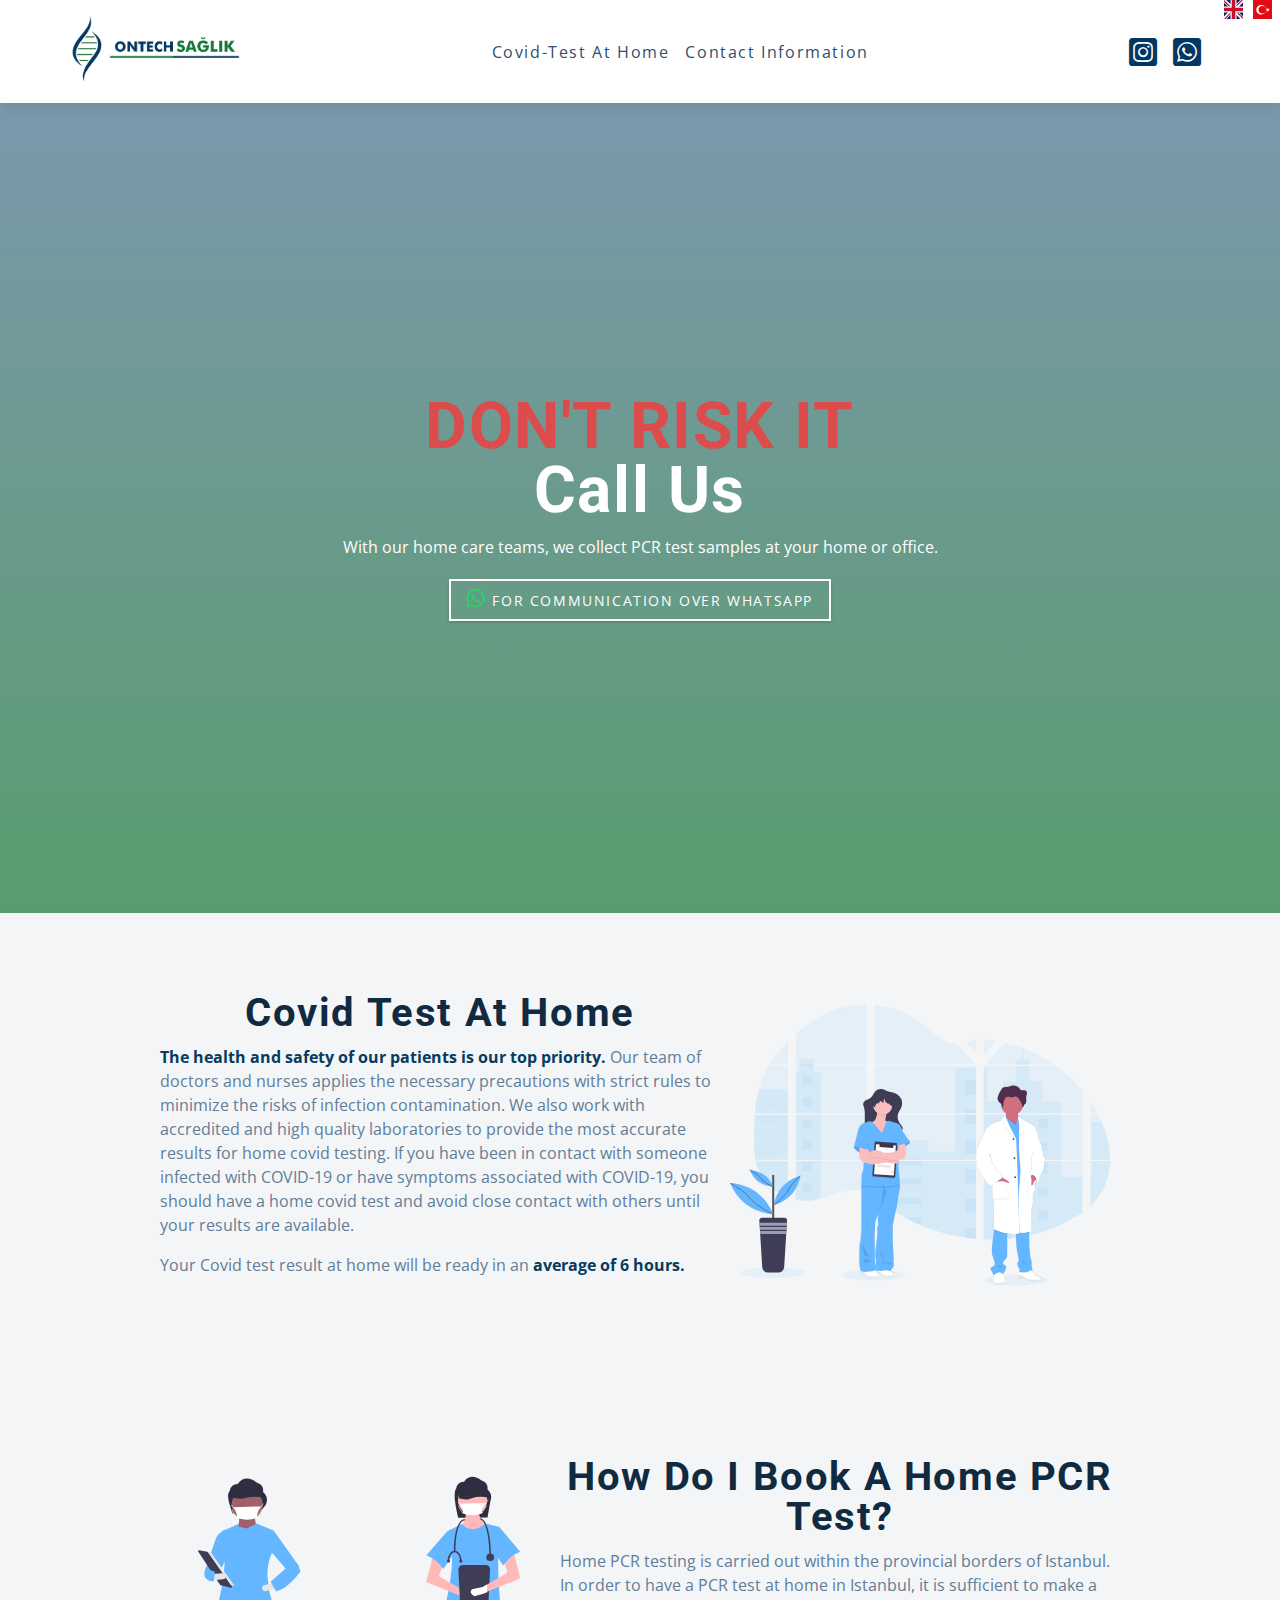
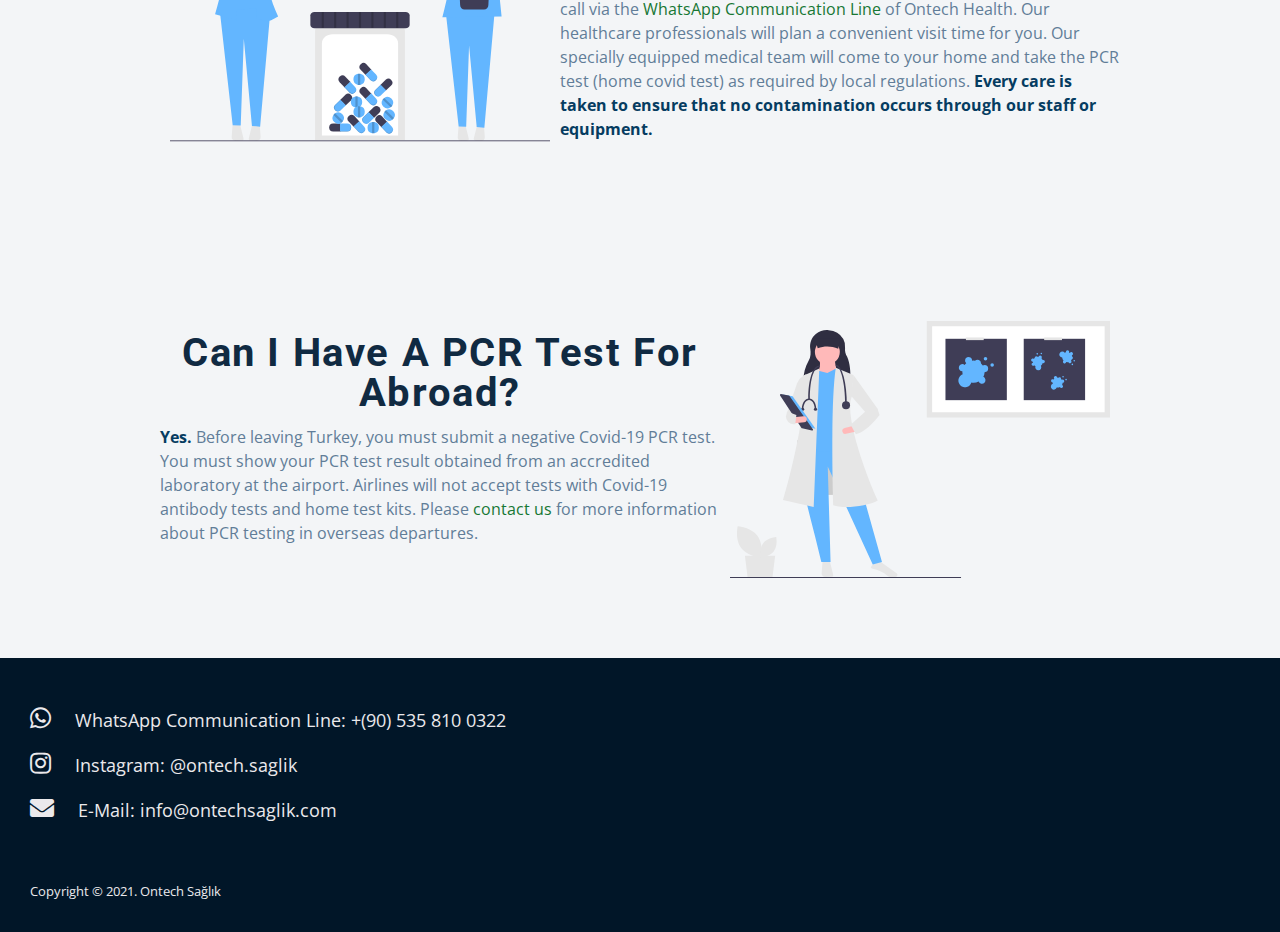
==== indexeng.html @ e048a977 "Add files via upload" ====
<!DOCTYPE html>
<html lang="en">
  <head>
    <meta charset="UTF-8" />
    <meta http-equiv="X-UA-Compatible" content="IE=edge" />
    <meta name="viewport" content="width=device-width, initial-scale=1.0" />
    <link rel="icon" type="image/png" sizes="32x32" href="./ontech-icon.png" />
    <title>Ontech Sağlık</title>
    <!-- font-awesome -->
    <link
      rel="stylesheet"
      href="https://cdnjs.cloudflare.com/ajax/libs/font-awesome/5.14.0/css/all.min.css"
    />
    <!-- fonts -->
    <link
      rel="stylesheet"
      href="https://fonts.googleapis.com/css?family=Open+Sans|Roboto:400,700&display=swap&subset=latin,latin-ext"
    />
    <!-- css -->
    <link rel="stylesheet" href="styles.css" />
  </head>

  <body>
    <!-- header section/navbar -->
    <nav>
      <div class="nav-center">
        <!-- nav header -->
        <div class="nav-header">
          <a href="./index.html"
            ><img src="./ontech-logo-png.png" class="logo" alt="logo"
          /></a>
          <button class="nav-toggle">
            <i class="fas fa-bars"></i>
          </button>
        </div>
        <!-- links -->
        <ul class="links">
          <li>
            <a href="#about">Covid-Test at Home </a>
          </li>
          <li>
            <a href="#connect">Contact Information</a>
          </li>
        </ul>
        <!-- social media -->
        <ul class="social-icons">
          <li>
            <a href="https://www.instagram.com" target="_blank">
              <i class="fab fa-instagram-square"></i>
            </a>
          </li>
          <li>
            <a href="https://wa.me/905358100322" target="_blank">
              <i class="fab fa-whatsapp-square"></i>
            </a>
          </li>
        </ul>
        <!-- language options -->
        <div class="language">
          <a href="indexeng.html"><img src="./gb.svg" alt="eng" /></a>
          <a href="index.html"><img src="./tr.svg" alt="tr" /></a>
        </div>
      </div>
    </nav>

    <!-- banner section -->
    <div class="banner">
      <div class="container">
        <h1>DON'T RISK IT <span class="bannerh1">Call Us</span></h1>
        <p>
          With our home care teams, we collect PCR test samples at your home or
          office.
        </p>
        <a
          href="https://wa.me/905358100322"
          target="_blank"
          class="scroll-link btn btn-white"
          ><i class="fab fa-whatsapp"></i> FOR COMMUNICATION OVER WHATSAPP</a
        >
      </div>
    </div>

    <!-- about section -->
    <section id="about" class="about-section">
      <article class="about-article">
        <div class="articlep">
          <h2>Covid Test at Home</h2>
          <p>
            <span class="article1span1"
              >The health and safety of our patients is our top priority.</span
            >
            Our team of doctors and nurses applies the necessary precautions
            with strict rules to minimize the risks of infection contamination.
            We also work with accredited and high quality laboratories to
            provide the most accurate results for home covid testing. If you
            have been in contact with someone infected with COVID-19 or have
            symptoms associated with COVID-19, you should have a home covid test
            and avoid close contact with others until your results are
            available.
            <span class="article1span2"
              >Your Covid test result at home will be ready in an
              <span class="article1span1">average of 6 hours.</span>
            </span>
          </p>
        </div>
        <img class="about-img boş" src="./undraw_doctors_hwty.svg" alt="img" />
      </article>
    </section>

    <!-- services section -->
    <section id="services" class="services-section">
      <article class="services-article">
        <img
          class="services-img boş"
          src="./undraw_medical_care_movn.svg"
          alt=""
        />
        <div class="articlep">
          <h2>How Do I Book a Home PCR Test?</h2>
          <p>
            Home PCR testing is carried out within the provincial borders of
            Istanbul. In order to have a PCR test at home in Istanbul, it is
            sufficient to make a call via the
            <a class="plink" href="https://wa.me/905358100322" target="_blank"
              >WhatsApp Communication Line</a
            >
            of Ontech Health. Our healthcare professionals will plan a
            convenient visit time for you. Our specially equipped medical team
            will come to your home and take the PCR test (home covid test) as
            required by local regulations.
            <span class="article2span2"
              >Every care is taken to ensure that no contamination occurs
              through our staff or equipment.</span
            >
          </p>
        </div>
      </article>
    </section>

    <!-- about section -->
    <section id="about" class="about-section">
      <article class="about-article">
        <div class="articlep">
          <h2>Can I Have a PCR Test for Abroad?</h2>
          <p>
            <span class="article1span1">Yes.</span>
            Before leaving Turkey, you must submit a negative Covid-19 PCR test.
            You must show your PCR test result obtained from an accredited
            laboratory at the airport. Airlines will not accept tests with
            Covid-19 antibody tests and home test kits. Please
            <a class="plink" href="https://wa.me/905358100322" target="_blank"
              >contact us</a
            >
            for more information about PCR testing in overseas departures.
          </p>
        </div>
        <img
          class="about-img boş"
          src="./undraw_medical_research_qg4d.svg"
          alt="img"
        />
      </article>
    </section>
    <script src="script.js"></script>
  </body>
  <!-- footer section -->
  <footer>
    <ul id="connect">
      <li>
        <i class="fab fa-whatsapp"></i>WhatsApp Communication Line: +(90) 535
        810 0322
      </li>
      <li><i class="fab fa-instagram"></i>Instagram: @ontech.saglik</li>
      <li><i class="fas fa-envelope"></i>E-Mail: info@ontechsaglik.com</li>
    </ul>
    <small>Copyright &copy; 2021. Ontech Sağlık</small>
  </footer>
</html>
---- styles.css ----
*,
::after,
::before {
  margin: 0;
  padding: 0;
  box-sizing: border-box;
}
:root {
  /* main colors */
  --ontech-blue-0: #033864;
  --ontech-blue-1: #053c61;
  --ontech-blue-2: #06405e;
  --ontech-blue-3: #084858;
  --ontech-bluegreen-0: #0b5052;
  --ontech-bluegreen-1: #0d584c;
  --ontech-green-0: #126840;
  --ontech-green-1: #15703a;
  --ontech-green-2: #167437;
  --ontech-green-3: #177734;
  /* other colors */
  /* dark shades of primary color*/
  --clr-primary-1: hsl(205, 86%, 17%);
  --clr-primary-2: hsl(205, 77%, 27%);
  --clr-primary-3: hsl(205, 72%, 37%);
  --clr-primary-4: hsl(205, 63%, 48%);
  /* primary/main color */
  --clr-primary-5: hsl(205, 78%, 60%);
  /* lighter shades of primary color */
  --clr-primary-6: hsl(205, 89%, 70%);
  --clr-primary-7: hsl(205, 90%, 76%);
  --clr-primary-8: hsl(205, 86%, 81%);
  --clr-primary-9: hsl(205, 90%, 88%);
  --clr-primary-10: hsl(205, 100%, 96%);
  /* darkest grey - used for headings */
  --clr-grey-1: hsl(209, 61%, 16%);
  --clr-grey-2: hsl(211, 39%, 23%);
  --clr-grey-3: hsl(209, 34%, 30%);
  --clr-grey-4: hsl(209, 28%, 39%);
  /* grey used for paragraphs */
  --clr-grey-5: hsl(210, 22%, 49%);
  --clr-grey-6: hsl(209, 23%, 60%);
  --clr-grey-7: hsl(211, 27%, 70%);
  --clr-grey-8: hsl(210, 31%, 80%);
  --clr-grey-9: hsl(212, 33%, 89%);
  --clr-grey-10: hsl(210, 20%, 96%);
  --clr-white: #fff;
  --clr-red-dark: hsl(360, 67%, 44%);
  --clr-red-light: hsl(360, 71%, 66%);
  --clr-green-dark: hsl(125, 67%, 44%);
  --clr-green-light: hsl(125, 71%, 66%);
  --clr-black: #222;
  --ff-primary: "Roboto", sans-serif;
  --ff-secondary: "Open Sans", sans-serif;
  --transition: all 0.3s linear;
  --spacing: 0.1rem;
  --radius: 0.25rem;
  --light-shadow: 0 5px 15px rgba(0, 0, 0, 0.1);
  --dark-shadow: 0 5px 15px rgba(0, 0, 0, 0.2);
  --max-width: 1170px;
  --fixed-width: 620px;
}

/*
=============== 
Global Styles
===============
*/
html {
  scroll-behavior: smooth;
  overflow-y: scroll !important;
  -webkit-overflow-scrolling: touch;
}
body {
  font-family: var(--ff-secondary);
  background: var(--clr-grey-10);
  color: var(--clr-grey-1);
  line-height: 1.5;
  font-size: 0.875rem;
}
ul {
  list-style-type: none;
}
a {
  text-decoration: none;
}
h1,
h2,
h3,
h4 {
  letter-spacing: var(--spacing);
  text-transform: capitalize;
  line-height: 1.25;
  margin-bottom: 0.75rem;
  font-family: var(--ff-primary);
}
h1 {
  font-size: 3rem;
}
h2 {
  font-size: 2rem;
}
h3 {
  font-size: 1.25rem;
}
h4 {
  font-size: 0.875rem;
}
p {
  margin-bottom: 1.25rem;
  color: var(--clr-grey-5);
}
@media screen and (min-width: 800px) {
  h1 {
    font-size: 4rem;
  }
  h2 {
    font-size: 2.5rem;
  }
  h3 {
    font-size: 1.75rem;
  }
  h4 {
    font-size: 1rem;
  }
  body {
    font-size: 1rem;
  }
  h1,
  h2,
  h3,
  h4 {
    line-height: 1;
  }
}
.btn {
  background: transparent;
  color: var(--clr-black);
  padding: 0.375rem 0.75rem;
  letter-spacing: var(--spacing);
  display: inline-block;
  transition: var(--transition);
  font-size: 0.875rem;
  border: 2px solid var(--clr-black);
  cursor: pointer;
  box-shadow: 0 1px 3px rgba(0, 0, 0, 0.2);
  border-radius: var(--radius);
}
.btn i {
  font-size: 1.3rem;
  color: #25d366;
}
.btn:hover {
  color: var(--clr-white);
  background: var(--clr-black);
}
.btn-white {
  color: var(--clr-white);
  border-color: var(--clr-white);
  border-radius: 0;
  padding: 0.5rem 1rem;
}
.btn:hover {
  background: var(--clr-white);
  color: var(--clr-secondary);
}
/*
==============
NAVBAR/HEADER
==============
*/

nav {
  background: var(--clr-white);
  box-shadow: var(--light-shadow);
}
.nav-header {
  display: flex;
  align-items: center;
  justify-content: space-between;
  padding: 1rem;
}
.nav-toggle {
  font-size: 1.5rem;
  color: var(--clr-primary-5);
  background: transparent;
  border-color: transparent;
  transition: var(--transition);
  cursor: pointer;
}
.nav-toggle:hover {
  color: var(--clr-primary-1);
  transform: rotate(90deg);
}
.logo {
  height: 65px;
}
.links a {
  color: var(--clr-grey-3);
  font-size: 1rem;
  text-transform: capitalize;
  letter-spacing: var(--spacing);
  display: block;
  padding: 0.5rem 1rem;
  transition: var(--transition);
}
.links a:hover {
  background: var(--clr-primary-8);
  color: var(--clr-primary-5);
  padding-left: 1.5rem;
}
.social-icons {
  display: none;
}
.links {
  height: 0;
  overflow: hidden;
  transition: var(--transition);
}
.show-links {
  height: 9rem;
}
@media screen and (min-width: 800px) {
  .nav-center {
    max-width: 1170px;
    margin: 0 auto;
    display: flex;
    align-items: center;
    justify-content: space-between;
    padding: 1rem;
  }
  .nav-header {
    padding: 0;
  }
  .nav-toggle {
    display: none;
  }
  .links {
    height: auto;
    display: flex;
  }
  .links a {
    padding: 0;
    margin: 0 0.5rem;
  }
  .links a:hover {
    padding: 0;
    background: transparent;
  }
  .social-icons {
    display: flex;
  }
  .social-icons a {
    margin: 0 0.5rem;
    color: var(--ontech-blue-0);
    transition: var(--transition);
    font-size: 2rem;
  }
  .social-icons a:hover {
    color: var(--ontech-green-3);
  }
}
.language {
  position: absolute;
  right: 0;
  top: 0;
  width: 3rem;
  margin-right: 0.5em;
  display: flex;
  justify-content: space-between;
  align-items: center;
}
.language img {
  width: 1.2rem;
}
.language img:hover {
  border: 1px solid white;
}

/* 
=======
BANNER
=======
*/
.banner {
  background: linear-gradient(rgba(5, 60, 97, 0.5), rgba(23, 119, 52, 0.7)),
    url(./pexels-artem-podrez-5726794.jpg) center/cover no-repeat;
}
.banner {
  min-height: 90vh;
  display: grid;
  place-items: center;
  text-align: center;
}
.container h1 {
  color: hsl(360, 67%, 58%);
}
.container p {
  color: var(--clr-white);
  max-width: 25rem;
  margin: 0 auto;
  margin-bottom: 1.25rem;
}
.bannerh1 {
  display: block;
  color: #fff;
}
@media screen and (min-width: 768px) {
  .container p {
    max-width: 40rem;
  }
}

/* 
=========
SECTIONS
=========
*/
section {
  padding: 0 5em;
  margin: 5em;
}
.about-article {
  display: flex;
  justify-content: center;
  margin-top: 5em;
}
.services-article {
  display: flex;
  justify-content: center;
  margin: 10em 0;
}
.articlep {
  display: flex;
  flex-direction: column;
  justify-content: center;
  align-items: center;
  max-width: 45rem;
  min-width: 35rem;
}
.articlep h2 {
  text-align: center;
}
.article1span1 {
  color: var(--ontech-blue-1);
  font-weight: bold;
}
.article1span2 {
  display: block;
  margin-top: 1em;
}
.article1span2 a {
  color: var(--ontech-green-3);
}
.article1span2 a:hover {
  text-decoration: underline;
}
.plink {
  color: var(--ontech-green-3);
}
.plink:hover {
  text-decoration: underline;
}
.article2span2 {
  color: var(--ontech-blue-1);
  font-weight: bold;
}
.boş {
  max-width: 450px;
  margin: 0 10px;
}
@media screen and (max-width: 1000px) {
  section {
    margin: 5em 0;
  }
  article {
    display: flex;
    flex-direction: column-reverse;
    align-items: center;
    justify-content: center;
  }
  .services-article {
    display: flex;
    flex-direction: column;
  }
  .articlep {
    margin-top: 1em;
    min-width: 0;
  }
}
/* media for image */
@media screen and (max-width: 1350px) {
  .boş {
    max-width: 380px;
    margin: 0 10px;
  }
}
@media screen and (max-width: 1100px) {
  .boş {
    max-width: 360px;
    margin: 0 10px;
  }
}
@media screen and (max-width: 896px) {
  .boş {
    max-width: 350px;
    margin: 0 10px;
  }
}
@media screen and (max-width: 768px) {
  .boş {
    max-width: 330px;
    margin: 0 10px;
  }
}
@media screen and (max-width: 550px) {
  .boş {
    max-width: 320px;
    margin: 0 10px;
  }
}
@media screen and (max-width: 400px) {
  .boş {
    max-width: 300px;
    margin: 0 10px;
  }
}
/* 
========
FOOTER
========
*/
footer {
  background-color: #011628;
  color: #ebe9ec;
  font-size: 1.1rem;
  padding: 30px;
}
footer > ul > li > i {
  margin-right: 1em;
  font-size: 1.5rem;
}
footer ul li {
  margin: 1em 0;
}
footer ul {
  margin-bottom: 3em;
}
small {
  font-size: 0.8rem;
}
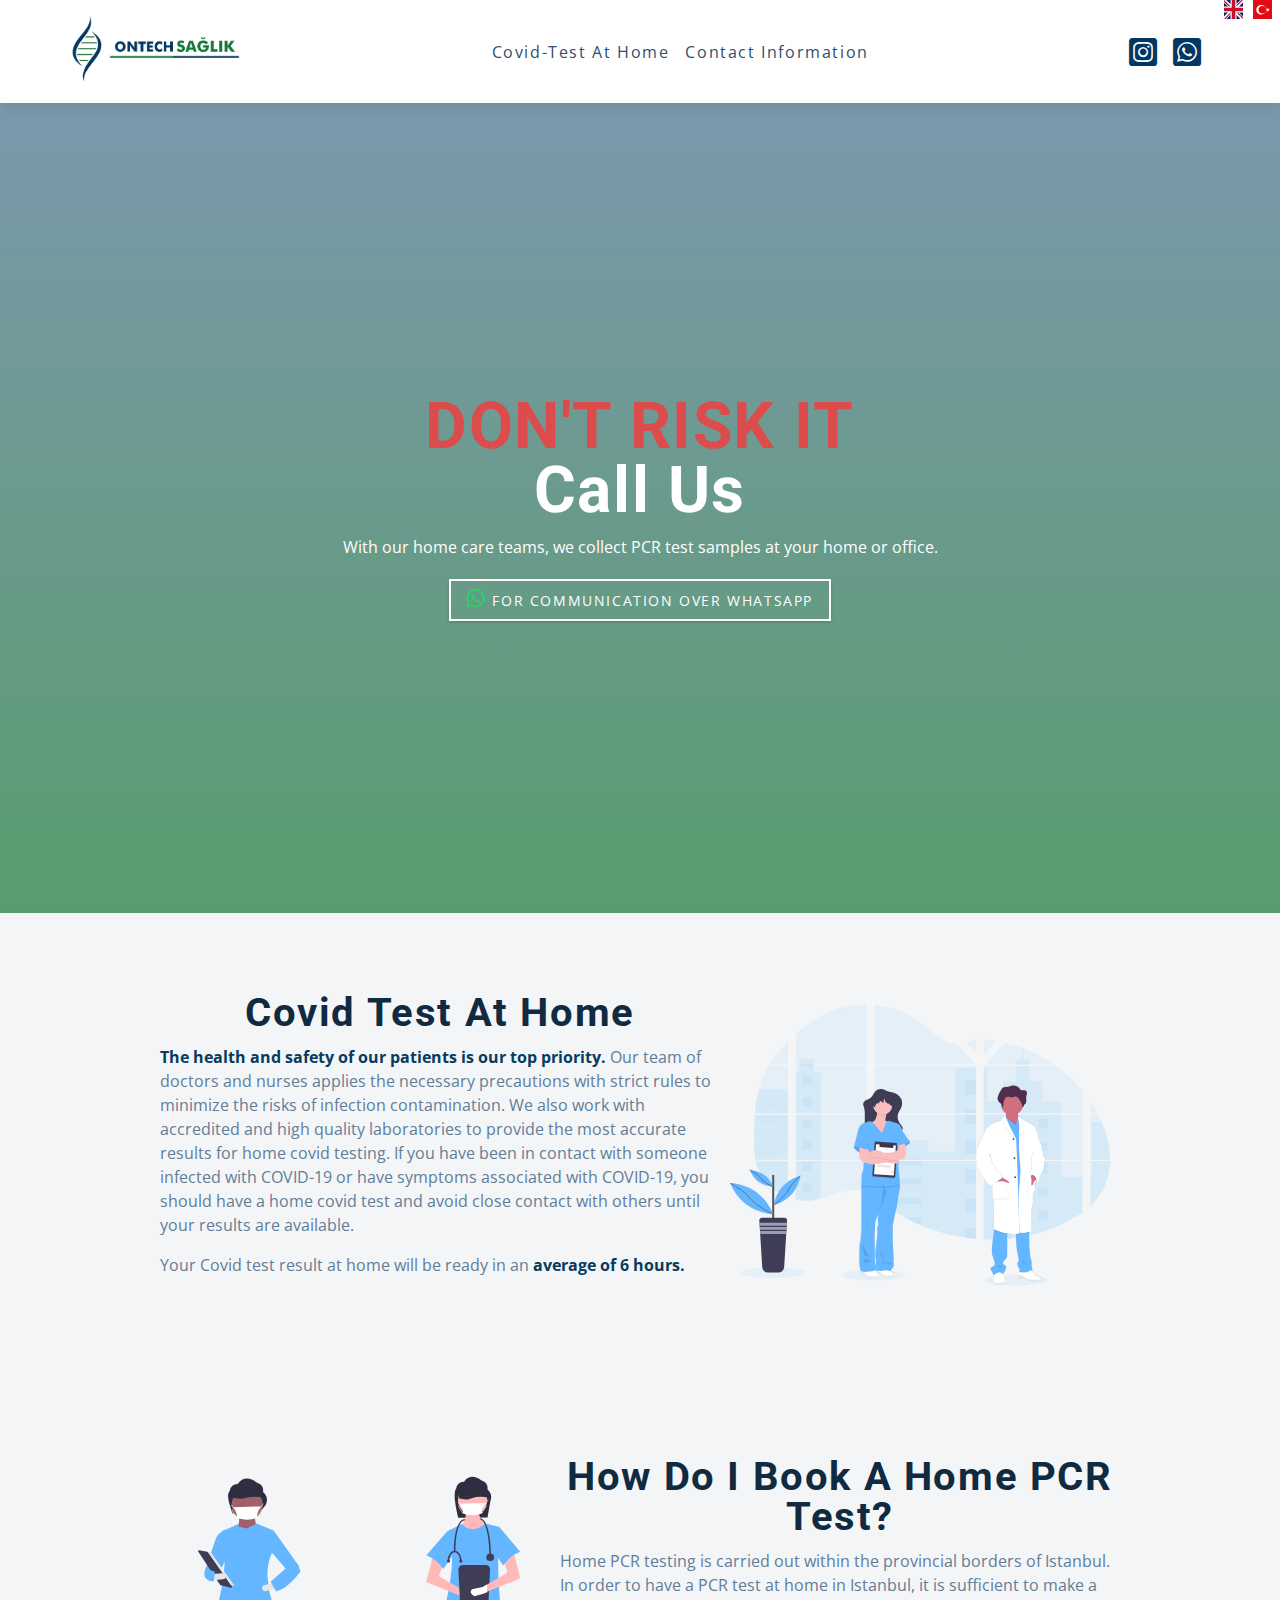
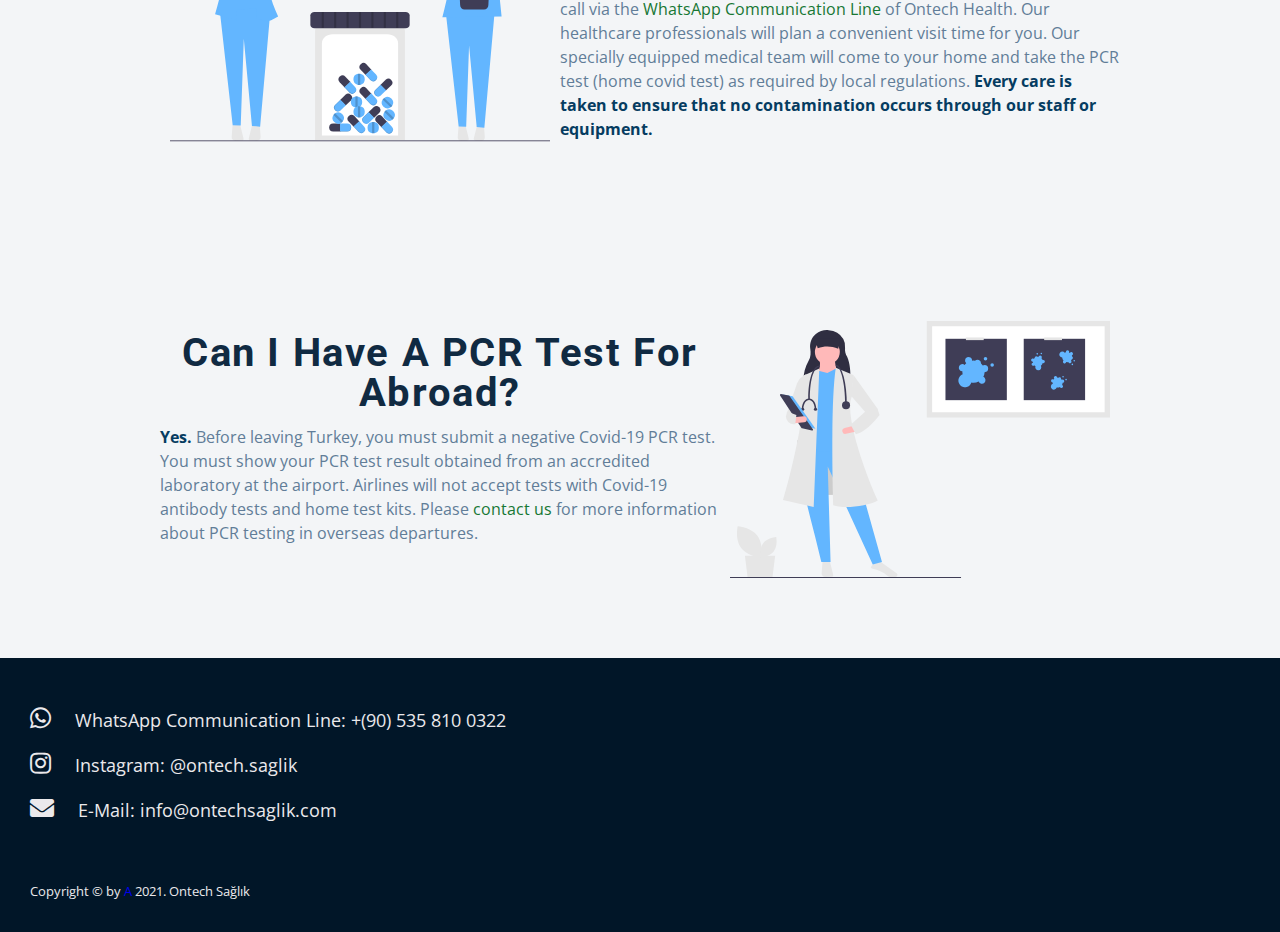
==== commit 66dd7f36: "Update indexeng.html" ====
--- a/indexeng.html
+++ b/indexeng.html
@@ -26,7 +26,7 @@
       <div class="nav-center">
         <!-- nav header -->
         <div class="nav-header">
-          <a href="./index.html"
+          <a href="./indexeng.html"
             ><img src="./ontech-logo-png.png" class="logo" alt="logo"
           /></a>
           <button class="nav-toggle">
@@ -45,7 +45,7 @@
         <!-- social media -->
         <ul class="social-icons">
           <li>
-            <a href="https://www.instagram.com" target="_blank">
+            <a href="https://instagram.com/ontech.saglik?utm_medium=copy_link" target="_blank">
               <i class="fab fa-instagram-square"></i>
             </a>
           </li>
@@ -173,6 +173,6 @@
       <li><i class="fab fa-instagram"></i>Instagram: @ontech.saglik</li>
       <li><i class="fas fa-envelope"></i>E-Mail: info@ontechsaglik.com</li>
     </ul>
-    <small>Copyright &copy; 2021. Ontech Sağlık</small>
+    <small>Copyright &copy; by <a href="mailto: alinailba@gmail.com">A</a>  2021. Ontech Sağlık</small>
   </footer>
 </html>
